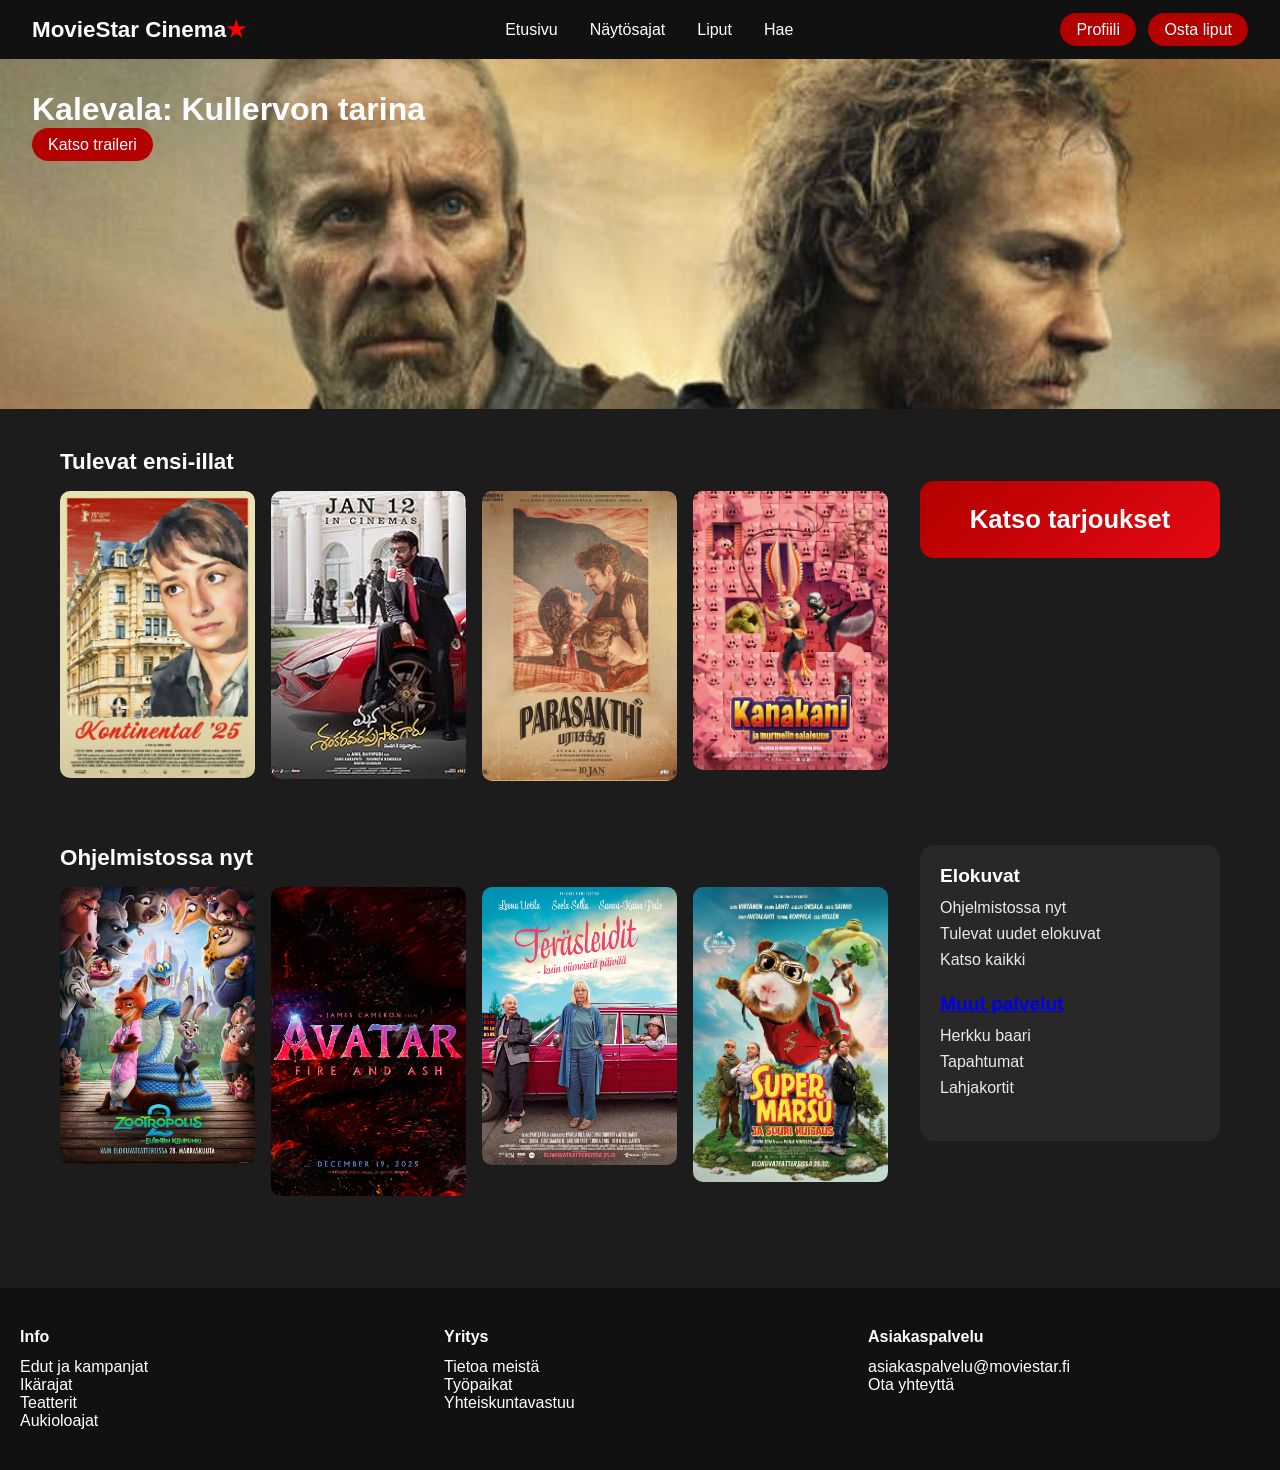
==== index.html @ b65ebc78 "Update index.html" ====
<!DOCTYPE html>
<html lang="fi">
<head>
    <meta charset="UTF-8">
    <meta name="viewport" content="width=device-width, initial-scale=1.0">
    <title>MovieStar Cinema</title>
    <link rel="stylesheet" href="style.css">
    
</head>
<body>
    <body class="home">


    <header>
        <nav class="navbar">
            <h1 class="logo">MovieStar Cinema<span>★</span></h1>

            <ul class="nav-links">
                <li> <a href="#"> Etusivu</a></li>
                <li> <a href="#"> Näytösajat</a></li>
                <li> <a href="#"> Liput</a></li>
                <li> <a href="#"> Hae</a></li>

            </ul>

            <div class="nav-buttons">
                <a href="profiili.html" class="btn"> Profiili</a>
                <a href="liput.html" class="btn"> Osta liput</a>

            </div>
        </nav>
    </header>

    <section class="hero">
  <img src="images/kalevala.jpg" alt="Kalevala: Kullervon tarina" class="hero-img">

  <div class="hero-content">
    <h2>Kalevala: Kullervon tarina</h2>
    
    <a href="https://youtu.be/KfZBjEs_NcI" class="btn">Katso traileri</a>
  </div>
</section>


    <main>

        <section class="movies">
            <h2>Tulevat ensi-illat</h2>
            <div class="movie-grid">
                <article class="movie-card">
                    <img src="images/F.webp" alt="Elokuva">

                </article>
                <article class="movie-card">
                    <img src="images/G.jpg" alt="Elokuva">
                </article>
                <article class="movie-card">
                    <img src="images/TT.png" alt="Elokuva">
                </article>
                <article class="movie-card">
                    <img src="images/H.webp" alt="Elokuva">
                </article>
            </div>
        </section>

        <a href="tarjoukset.html" class="sales-link">
  <section class="sales">
      <h2>Katso tarjoukset</h2>
  </section>
</a>


        <section class="movies">
            <h3>Ohjelmistossa nyt</h3>

            <div class="movie-grid">
                <article class="movie-card">
                    <img src="images/E.jpg" alt="Elokuva">
                </article>
                <article class="movie-card">
                    <img src="images/R.jpg" alt="Elokuva">
                </article>
                <article class="movie-card">
                    <img src="images/C.png" alt="Elokuva">
                </article>
                <article class="movie-card">
                    <img src="images/Q.jpg" alt="Elokuva">
                </article>   
            </div>
        </section>

        <aside class="sidebar">

            <section>
                <h3>Elokuvat</h3>
                <ul>
                    <li>Ohjelmistossa nyt</li>
                    <li>Tulevat uudet elokuvat</li>
                    <li>Katso kaikki</li>
                </ul>
            </section>

            <a href="muut-palvelut.html" class="service-link">
            <section class="service">
                <h3>Muut palvelut</h3></a>
                <ul>
                    <li>Herkku baari</li>
                    <li>Tapahtumat</li>
                    <li>Lahjakortit</li>
                </ul>
            </section>
        </aside>


    </main>

    <footer>

        <section>
            <h4>Info</h4>
            <p>Edut ja kampanjat</p>
            <p>Ikärajat</p>
            <p>Teatterit</p>
            <p>Aukioloajat</p>
        </section>

        <section>
            <h4>Yritys</h4>
            <p>Tietoa meistä</p>
            <p>Työpaikat</p>
            <p>Yhteiskuntavastuu</p>
        </section>

        <section>
            <h4>Asiakaspalvelu</h4>
            <p>asiakaspalvelu@moviestar.fi</p>
            <p>Ota yhteyttä</p>
        </section>

    </footer>

    
</body>
</html>
---- style.css ----
/* =====================================================
   RESET & BASE
   ===================================================== */
* {
  margin: 0;
  padding: 0;
  box-sizing: border-box;
}

body {
  background-color: #1c1c1c;
  color: #ffffff;
  font-family: Arial, Helvetica, sans-serif;
}

/* =====================================================
   HEADER & NAVBAR
   ===================================================== */
header {
  background-color: #111;
}

.navbar {
  display: flex;
  align-items: center;
  justify-content: space-between;
  padding: 1rem 2rem;
}

.logo {
  font-size: 1.4rem;
}

.logo span {
  color: red;
}

.nav-links {
  display: flex;
  list-style: none;
}

.nav-links a {
  color: white;
  text-decoration: none;
  margin: 0 1rem;
}

.nav-links a:hover {
  color: #e50914;
}

.nav-buttons .btn {
  margin-left: 0.5rem;
}

.btn {
  background-color: #b30000;
  color: white;
  padding: 0.5rem 1rem;
  border-radius: 20px;
  text-decoration: none;
}

.btn:hover {
  background-color: #e50914;
}

/* =====================================================
   HERO (etusivu)
   ===================================================== */

.hero {
  position: relative;
  height: 350px;
  overflow: hidden;
}

.hero-img {
  position: absolute;
  inset: 0;
  width: 100%;
  height: 100%;
  object-fit: cover;
}

.hero::before {
  content: "";
  position: absolute;
  inset: 0;
  background: rgba(0, 0, 0, 0.5);
}

.hero-content { 
  position: relative; 
  z-index: 1; 
  padding: 2rem;
 }

.hero-content h2 {
  font-size: 2rem;
  margin-bottom: 8px;
}

/* =====================================================
   MAIN – OLETUS (kaikki muut sivut)
   ===================================================== */
main {
  max-width: 1100px;
  margin: 40px auto;
  padding: 0 20px;
}

/* =====================================================
   ETUSIVU LAYOUT (VAIN ETUSIVU!)
   ===================================================== */
.home main {
  max-width: 1200px;
  display: grid;
  grid-template-columns: 1fr 300px;
  gap: 32px;
}

/* =====================================================
   MOVIES (etusivu)
   ===================================================== */
.movies {
  margin-bottom: 32px;
}

.movies h2,
.movies h3 {
  margin-bottom: 16px;
  font-size: 1.4rem;
}

.movie-grid {
  display: grid;
  grid-template-columns: repeat(4, 1fr);
  gap: 16px;
}

.movie-card img {
  width: 100%;
  border-radius: 10px;
  display: block;
}

/* =====================================================
   KATSO TARJOUKSET – CTA (etusivu)
   ===================================================== */
.sales-link {
  text-decoration: none;
}

.sales {
  margin: 32px 0;
  padding: 24px;
  background: linear-gradient(135deg, #b30000, #e50914);
  border-radius: 14px;
  text-align: center;
  color: white;
}

.sales h2 {
  font-size: 1.6rem;
}

/* =====================================================
   SIDEBAR (etusivu)
   ===================================================== */
.sidebar {
  background: rgba(255, 255, 255, 0.05);
  border-radius: 14px;
  padding: 20px;
  height: fit-content;
}

.sidebar h3 {
  margin-bottom: 12px;
  font-size: 1.2rem;
}

.sidebar ul {
  list-style: none;
  margin-bottom: 24px;
}

.sidebar li {
  margin-bottom: 8px;
  opacity: 0.9;
}

/* =====================================================
   TARJOUKSET & MUUT PALVELUT (omat sivut)
   ===================================================== */
.page {
  max-width: 1100px;
  margin: 0 auto;
  padding: 28px 20px;
}

.page-title {
  font-size: 2.2rem;
  margin: 10px 0 18px;
}

/* tarjoukset */
.offer-grid {
  display: grid;
  grid-template-columns: repeat(2, minmax(0, 1fr));
  gap: 16px;
}

.offer-card {
  background: rgba(255,255,255,0.06);
  border: 1px solid rgba(255,255,255,0.12);
  border-radius: 14px;
  padding: 18px;
}

.offer-card h3 {
  margin-bottom: 8px;
  font-size: 1.25rem;
}

.offer-card p {
  opacity: 0.9;
  line-height: 1.5;
}

.offer-price {
  margin-top: 12px;
  font-weight: 800;
  font-size: 1.1rem;
}

/* muut palvelut */
.service-grid {
  display: grid;
  grid-template-columns: repeat(2, minmax(0, 1fr));
  gap: 16px;
}

.service-card {
  background: rgba(255,255,255,0.06);
  border: 1px solid rgba(255,255,255,0.12);
  border-radius: 14px;
  padding: 18px;
}

.service-card h3 {
  margin-bottom: 8px;
  font-size: 1.25rem;
}

.service-card p {
  opacity: 0.9;
  line-height: 1.5;
}

.service-note {
  margin-top: 12px;
  font-weight: 700;
}

.service-list {
  margin-top: 6px;
  opacity: 0.9;
  line-height: 1.6;
}

/* =====================================================
   FOOTER
   ===================================================== */
footer {
  margin-top: 60px;
  padding: 40px 20px;
  background: #111;
  display: grid;
  grid-template-columns: repeat(3, 1fr);
  gap: 32px;
}

footer h4 {
  margin-bottom: 12px;
}

/* =====================================================
   RESPONSIVE
   ===================================================== */
@media (max-width: 900px) {
  .home main {
    grid-template-columns: 1fr;
  }

  .movie-grid {
    grid-template-columns: repeat(2, 1fr);
  }
}

@media (max-width: 700px) {
  .offer-grid,
  .service-grid {
    grid-template-columns: 1fr;
  }
}
/* ==========================================
   HERO – mobiiliystävällinen asettelu
   ========================================== */
@media (max-width: 700px) {
    .hero {
        height: 400px; 
    }

    .hero-content {
        bottom: 15px;         
        left: 15px;           
        right: 15px;          
        padding: 10px 15px;   
    }

    .hero-content h2 {
        font-size: 1.5rem;    
    }

    .hero-content p {
        font-size: 1rem;      
    }

    .hero-content .btn {
        padding: 0.4rem 0.8rem;  
        font-size: 0.9rem;
    }
}
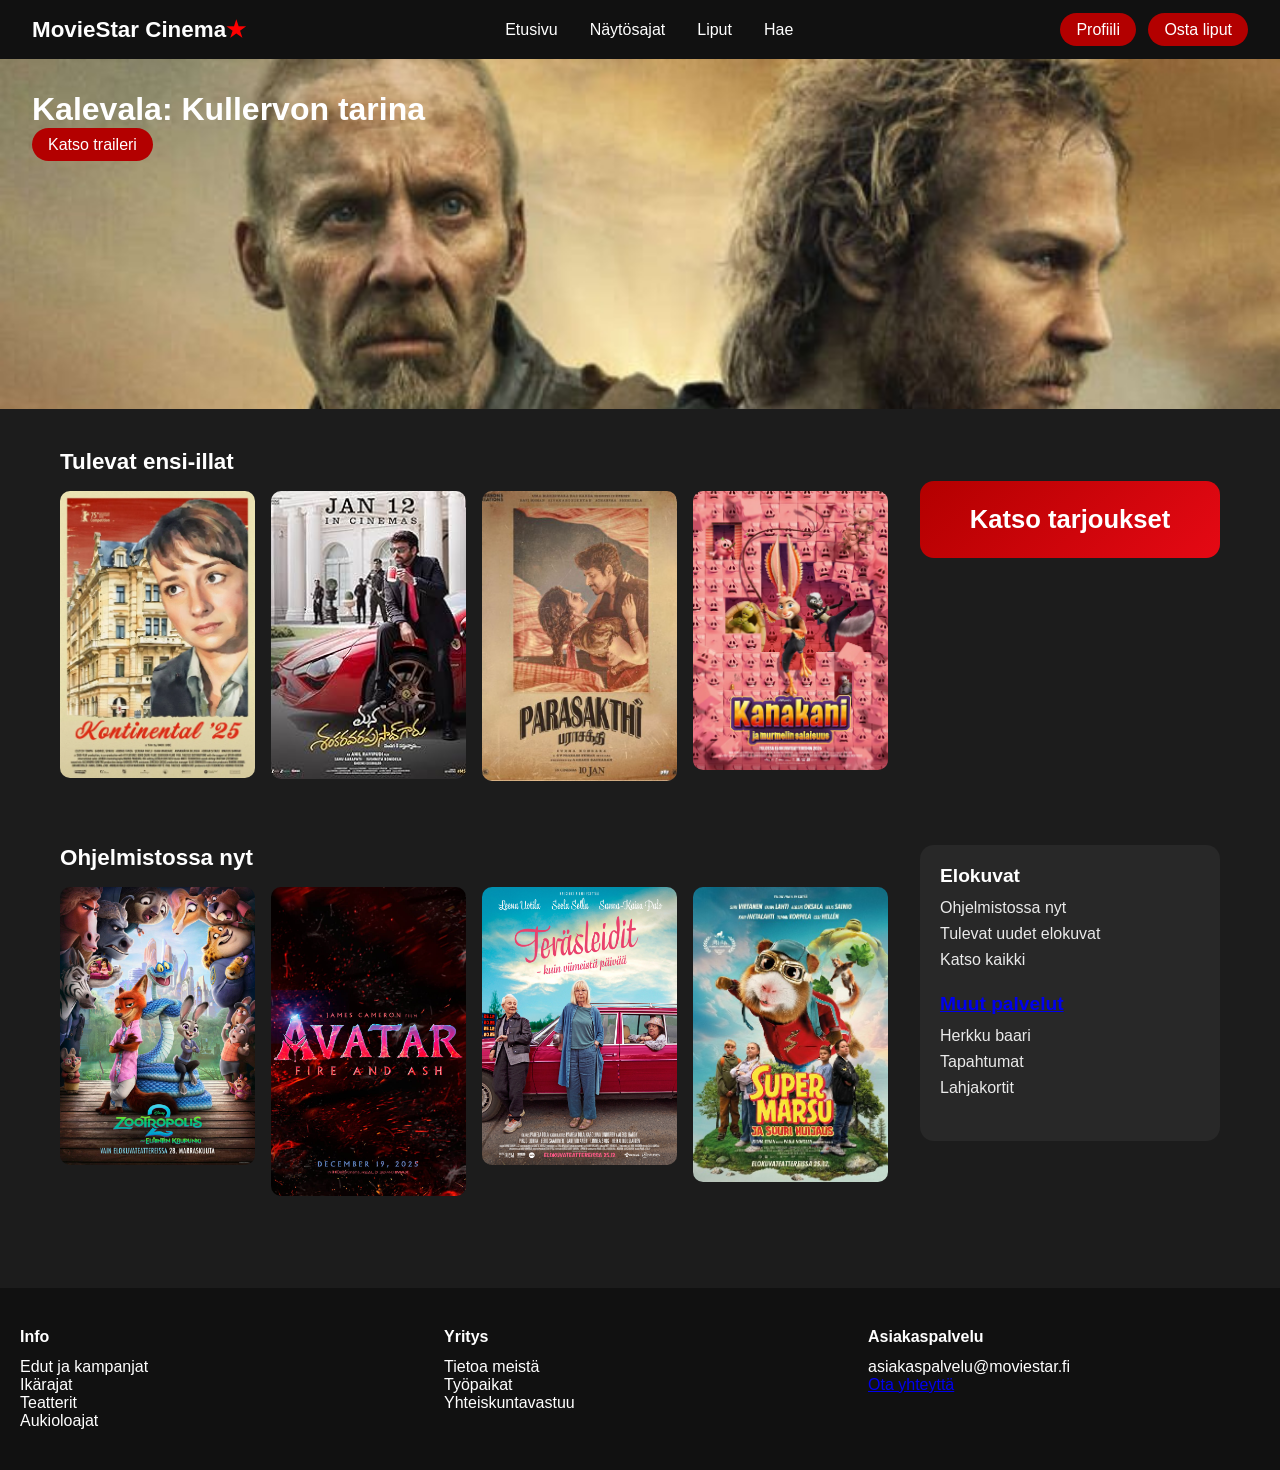
==== commit 59cf9820: "Update index.html" ====
--- a/index.html
+++ b/index.html
@@ -134,7 +134,8 @@
         <section>
             <h4>Asiakaspalvelu</h4>
             <p>asiakaspalvelu@moviestar.fi</p>
-            <p>Ota yhteyttä</p>
+            <p><a href="ota-yhteytta.html">Ota yhteyttä</a></p>
+
         </section>
 
     </footer>
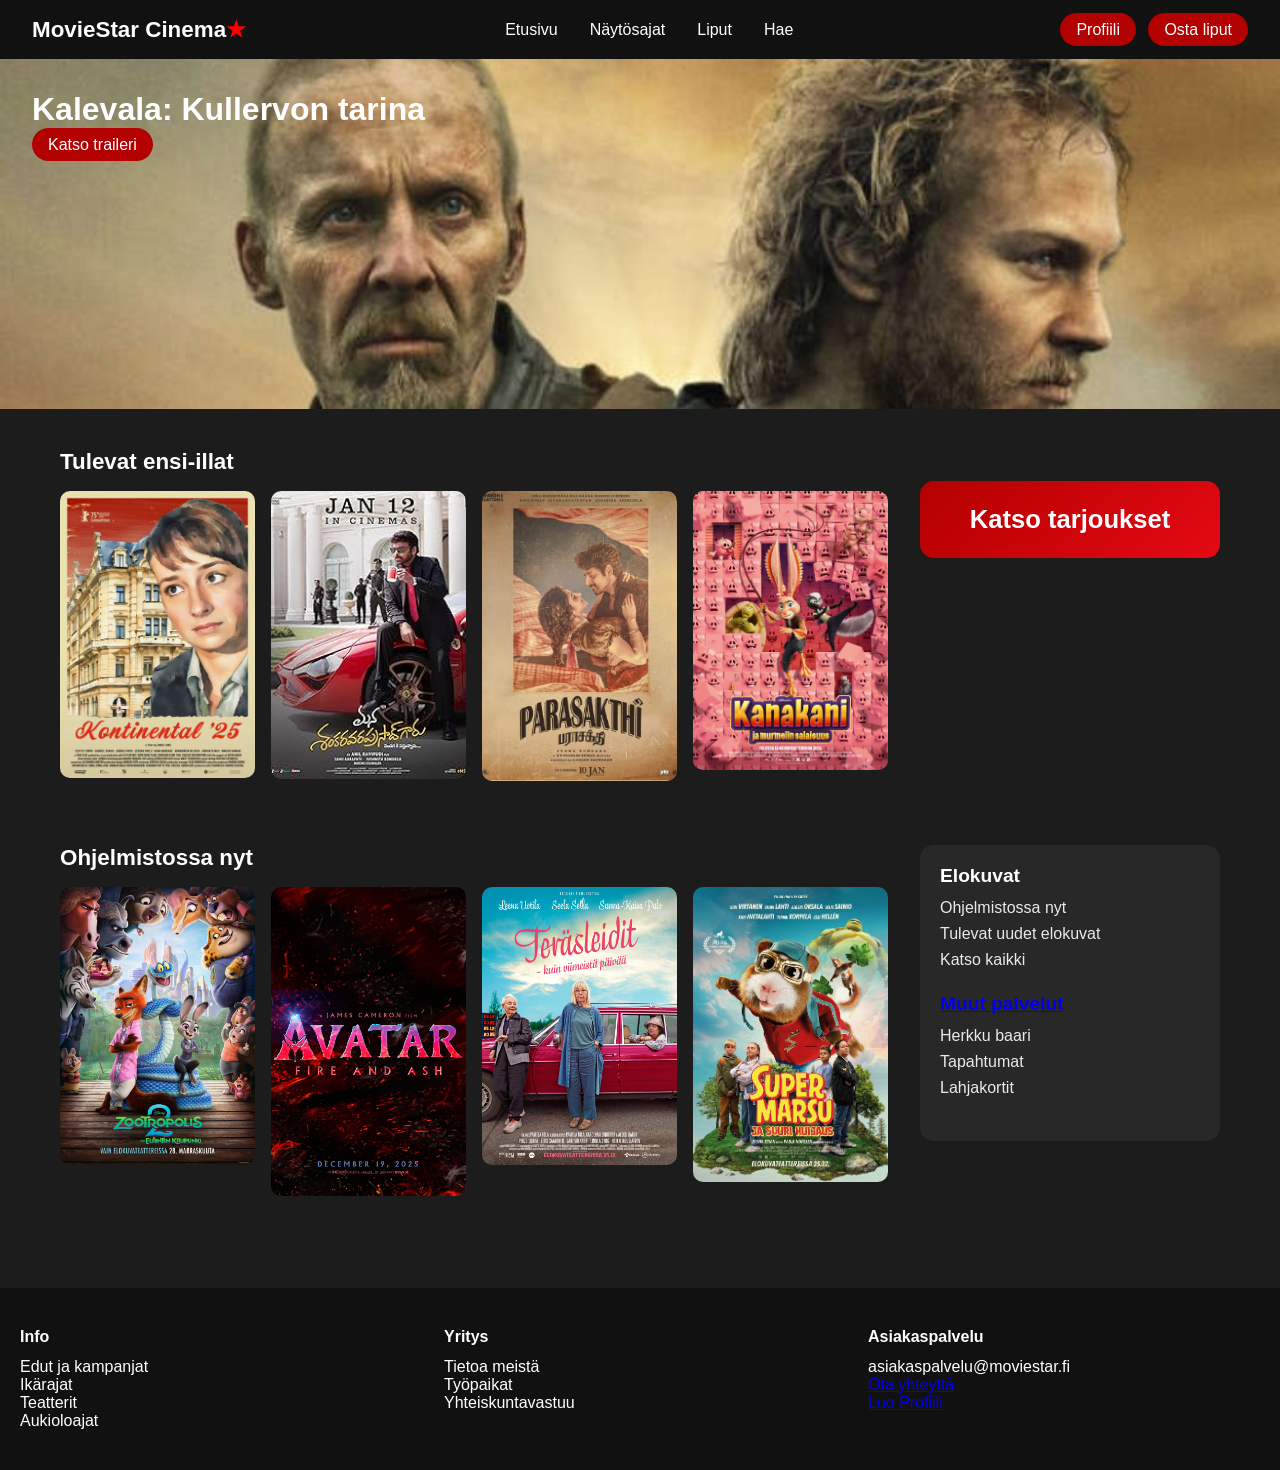
==== commit 0210e0b3: "Create index.html" ====
--- a/index.html
+++ b/index.html
@@ -134,7 +134,9 @@
         <section>
             <h4>Asiakaspalvelu</h4>
             <p>asiakaspalvelu@moviestar.fi</p>
-            <p><a href="ota-yhteytta.html">Ota yhteyttä</a></p>
+            <p><a href="ota-yhteytta.php">Ota yhteyttä</a></p>
+            <p><a href="uusi_kayttaja.php">Luo Profiili</a></p>
+
 
         </section>
 
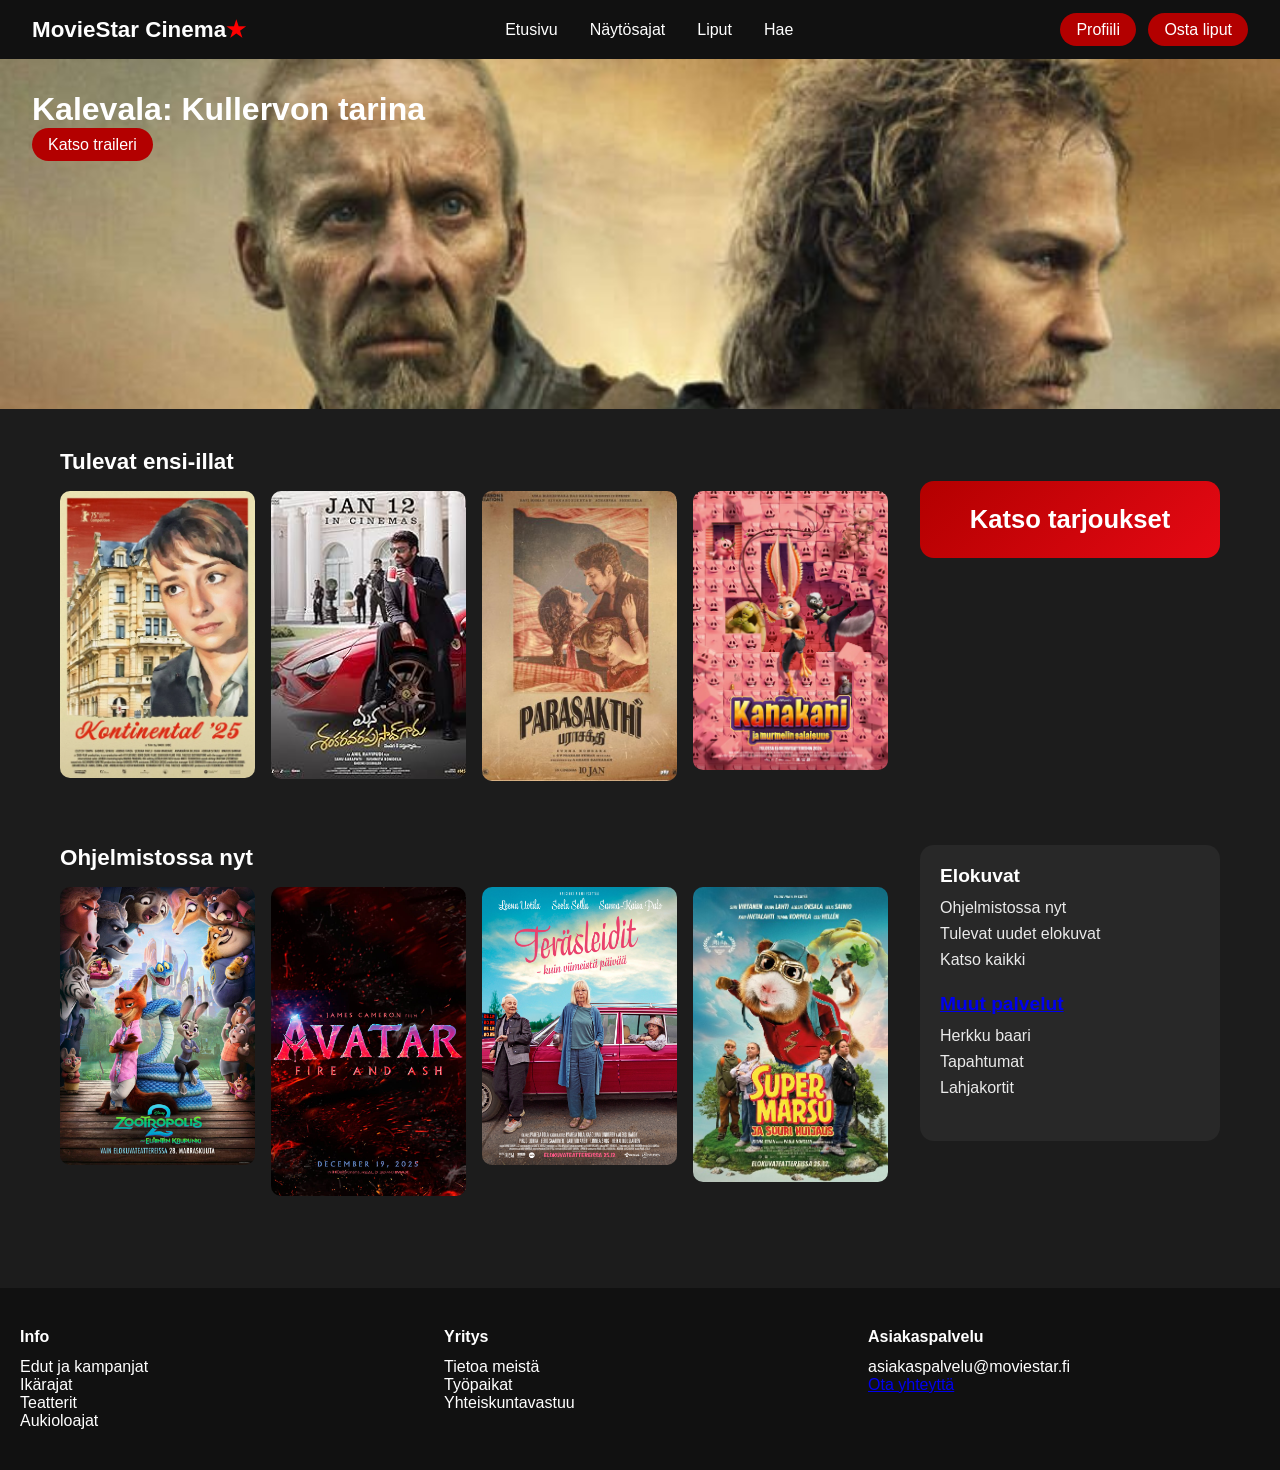
==== commit ac63500f: "Merge branch 'main' of https://github.com/ErikaLaine/MovieStar-Cinema" ====
--- a/index.html
+++ b/index.html
@@ -135,7 +135,6 @@
             <h4>Asiakaspalvelu</h4>
             <p>asiakaspalvelu@moviestar.fi</p>
             <p><a href="ota-yhteytta.php">Ota yhteyttä</a></p>
-            <p><a href="uusi_kayttaja.php">Luo Profiili</a></p>
 
 
         </section>
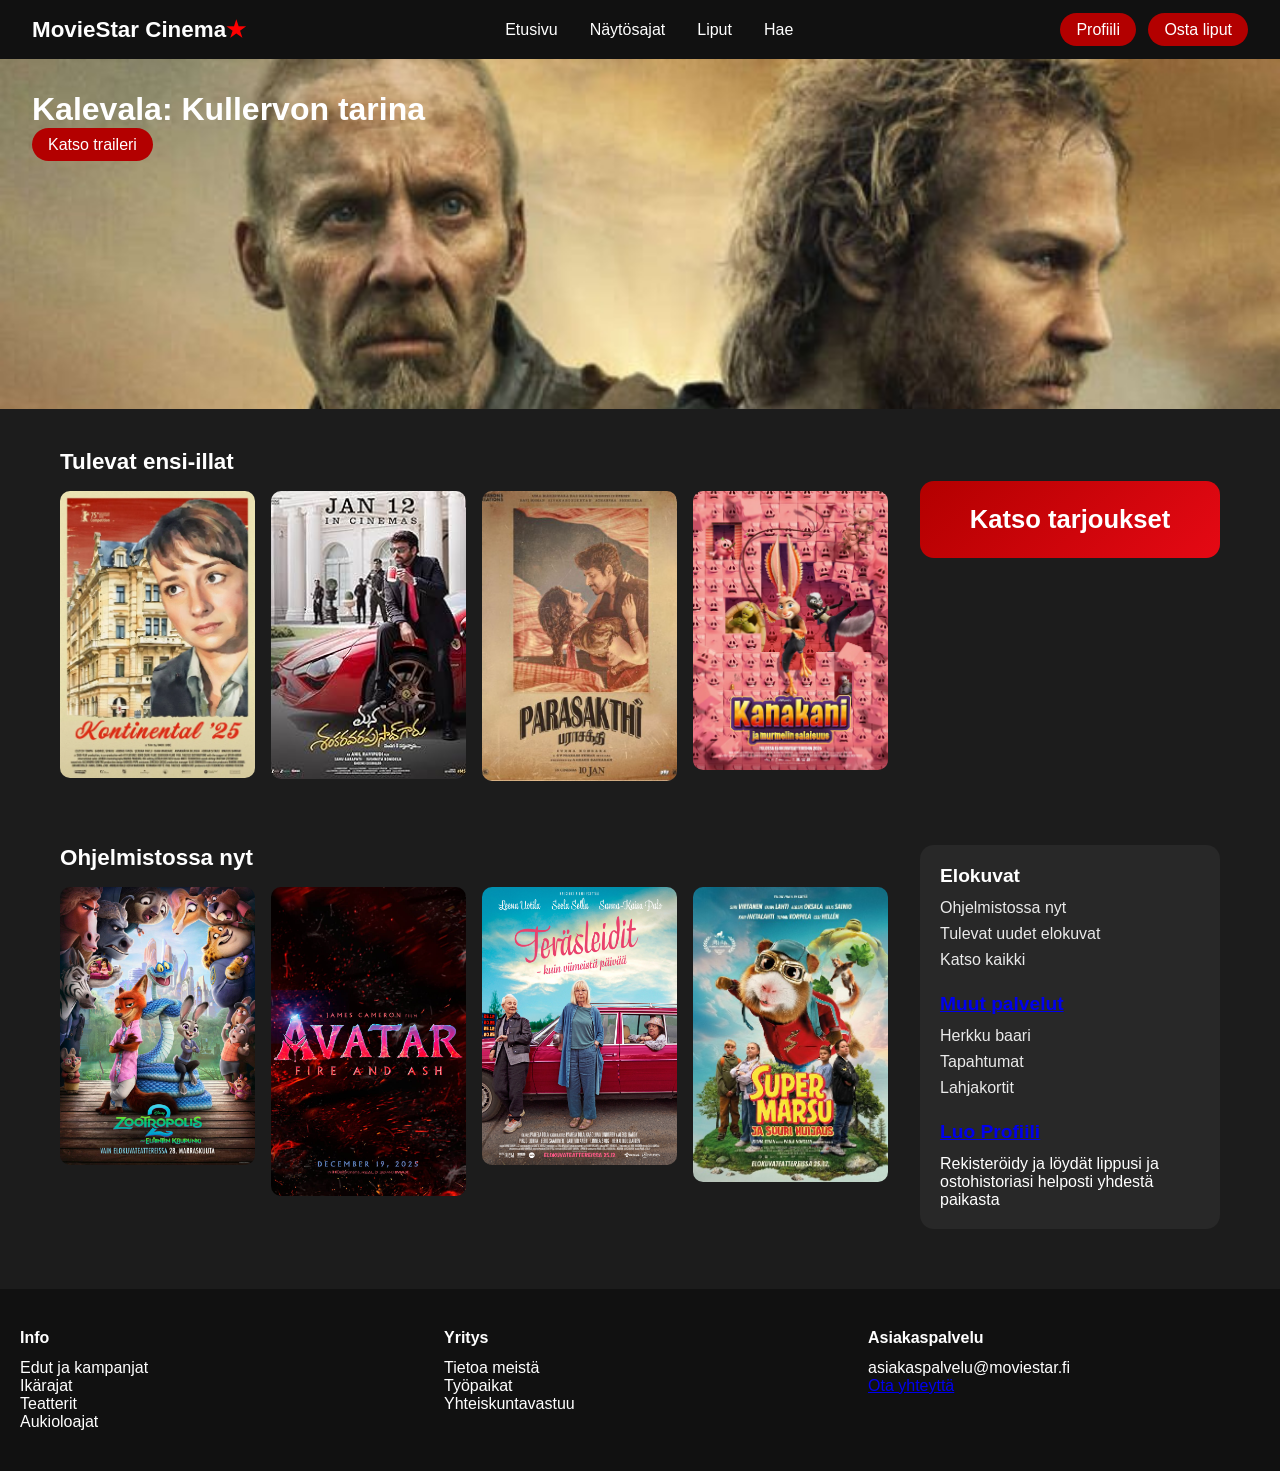
==== commit e4475ae0: "Fixing registry" ====
--- a/index.html
+++ b/index.html
@@ -19,7 +19,8 @@
                 <li> <a href="#"> Etusivu</a></li>
                 <li> <a href="#"> Näytösajat</a></li>
                 <li> <a href="#"> Liput</a></li>
-                <li> <a href="#"> Hae</a></li>
+                <li> <a href="hae.php"> Hae</a></li>
+
 
             </ul>
 
@@ -109,6 +110,12 @@
                     <li>Lahjakortit</li>
                 </ul>
             </section>
+
+            <a href="uusi_kayttaja.php" class="profile-link">
+            <section class="profile">
+                <h3>Luo Profiili</h3></a>
+                <p>Rekisteröidy ja löydät lippusi ja ostohistoriasi helposti yhdestä paikasta</p>
+            </section>
         </aside>
 
 
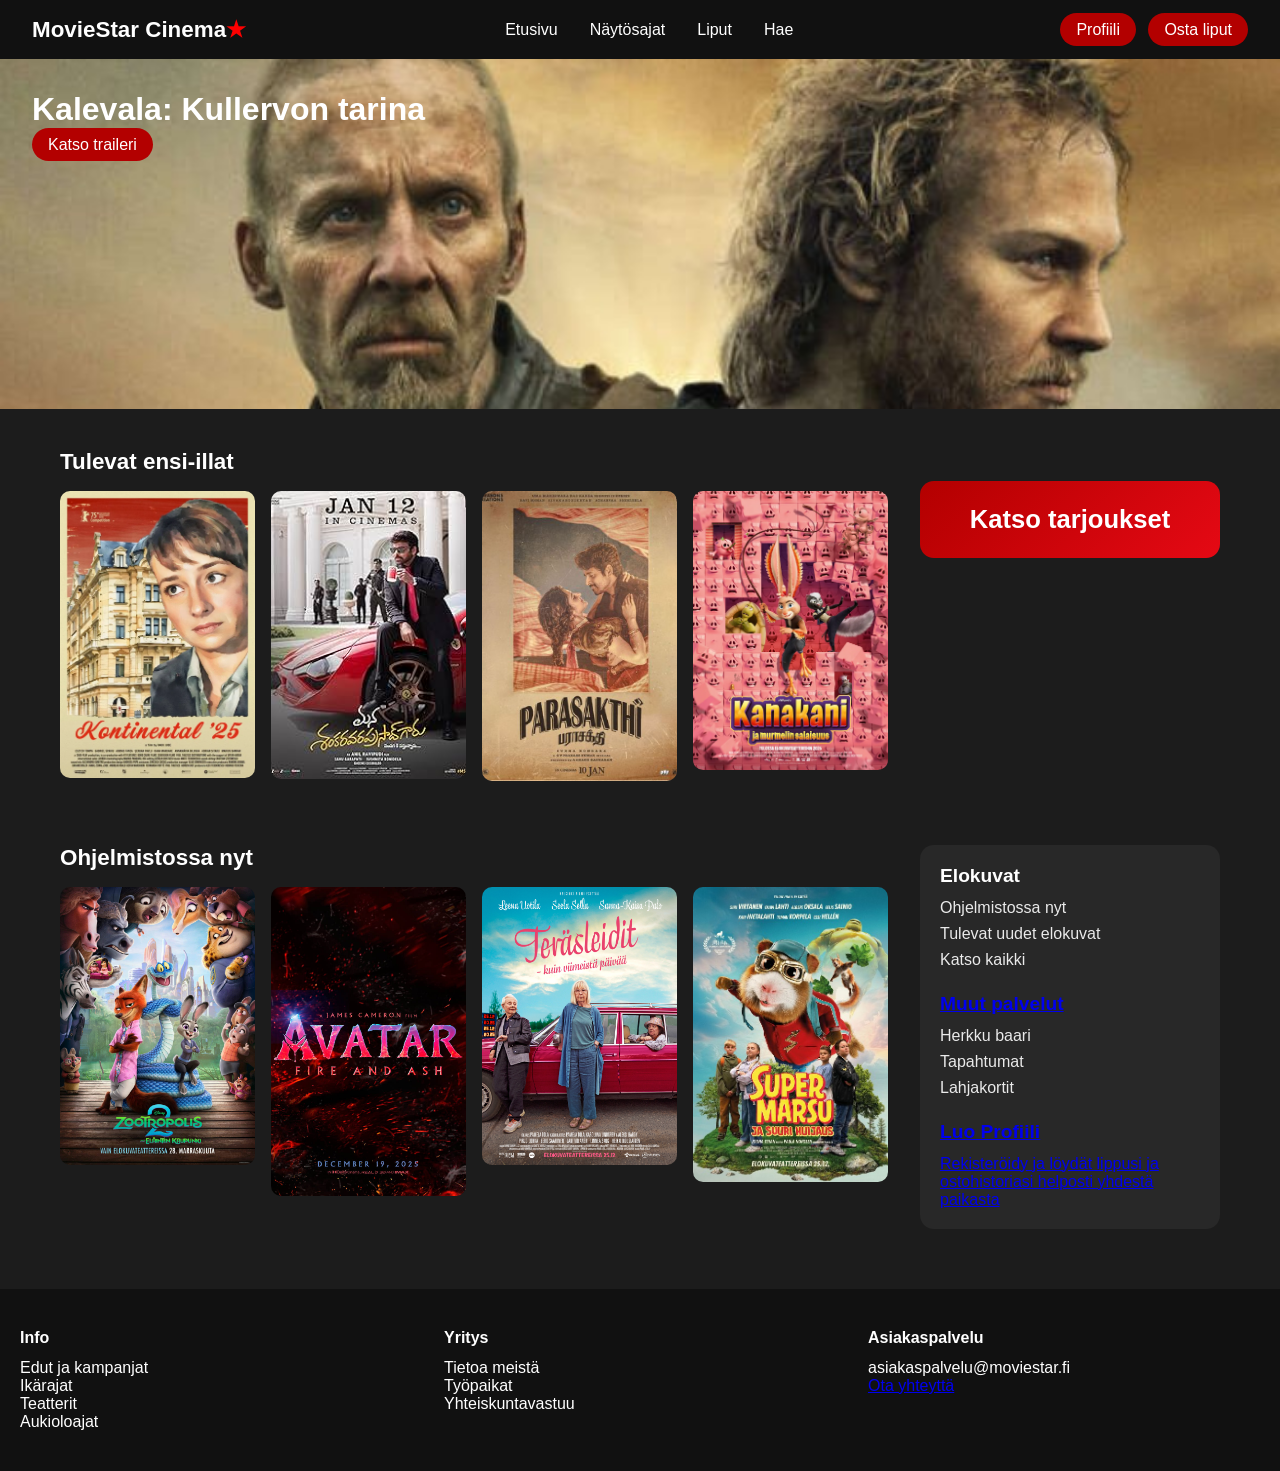
==== commit a16624e1: "Update index.html" ====
--- a/index.html
+++ b/index.html
@@ -112,11 +112,11 @@
             </section>
 
             <a href="uusi_kayttaja.php" class="profile-link">
-            <section class="profile">
-                <h3>Luo Profiili</h3></a>
+             <section class="profile">
+                <h3>Luo Profiili</h3>
                 <p>Rekisteröidy ja löydät lippusi ja ostohistoriasi helposti yhdestä paikasta</p>
-            </section>
-        </aside>
+             </section>
+            </a>
 
 
     </main>
--- a/style.css
+++ b/style.css
@@ -305,6 +305,53 @@
     grid-template-columns: 1fr;
   }
 }
+/* =====================================================
+   PROFIILIN LUONTI
+   ===================================================== */
+   .form-card {
+    max-width: 500px; 
+    background: rgba(255, 255, 255, 0.05);
+    border: 1px solid rgba(255, 255, 255, 0.12);
+    border-radius: 14 px;
+    padding: 24px;
+    margin-top: 20px;
+   }
+
+   .form-label {
+    display: block;
+    margin-bottom: 6px;
+    font-weight: 600;
+   }
+
+   .form-input {
+    width: 100%;
+    padding: 10px;
+    border-radius: 8px;
+    border: 1px solid rgba(0, 0, 0, 0.3);
+    background-color: rgba(0, 0, 0, 0.3);
+    color: white;
+    margin-bottom: 14px;
+   }
+
+   .form-input:focus {
+    outline: none;
+    border-color: #e50914;
+    box-shadow: 0 0 0 2px rgba(229, 9, 20, 0.3);
+   }
+
+   .form-errors {
+    background-color: rgba(255, 0, 0, 0.1);
+    border: 1px solid rgba(255, 0, 0, 0.4 );
+    padding: 15 px;
+    border-radius: 10px;
+    margin-bottom: 20px;
+   }
+
+   .form-errors ul {
+    margin: 0;
+    padding-left: 20px;
+   }
+
 /* ==========================================
    HERO – mobiiliystävällinen asettelu
    ========================================== */
